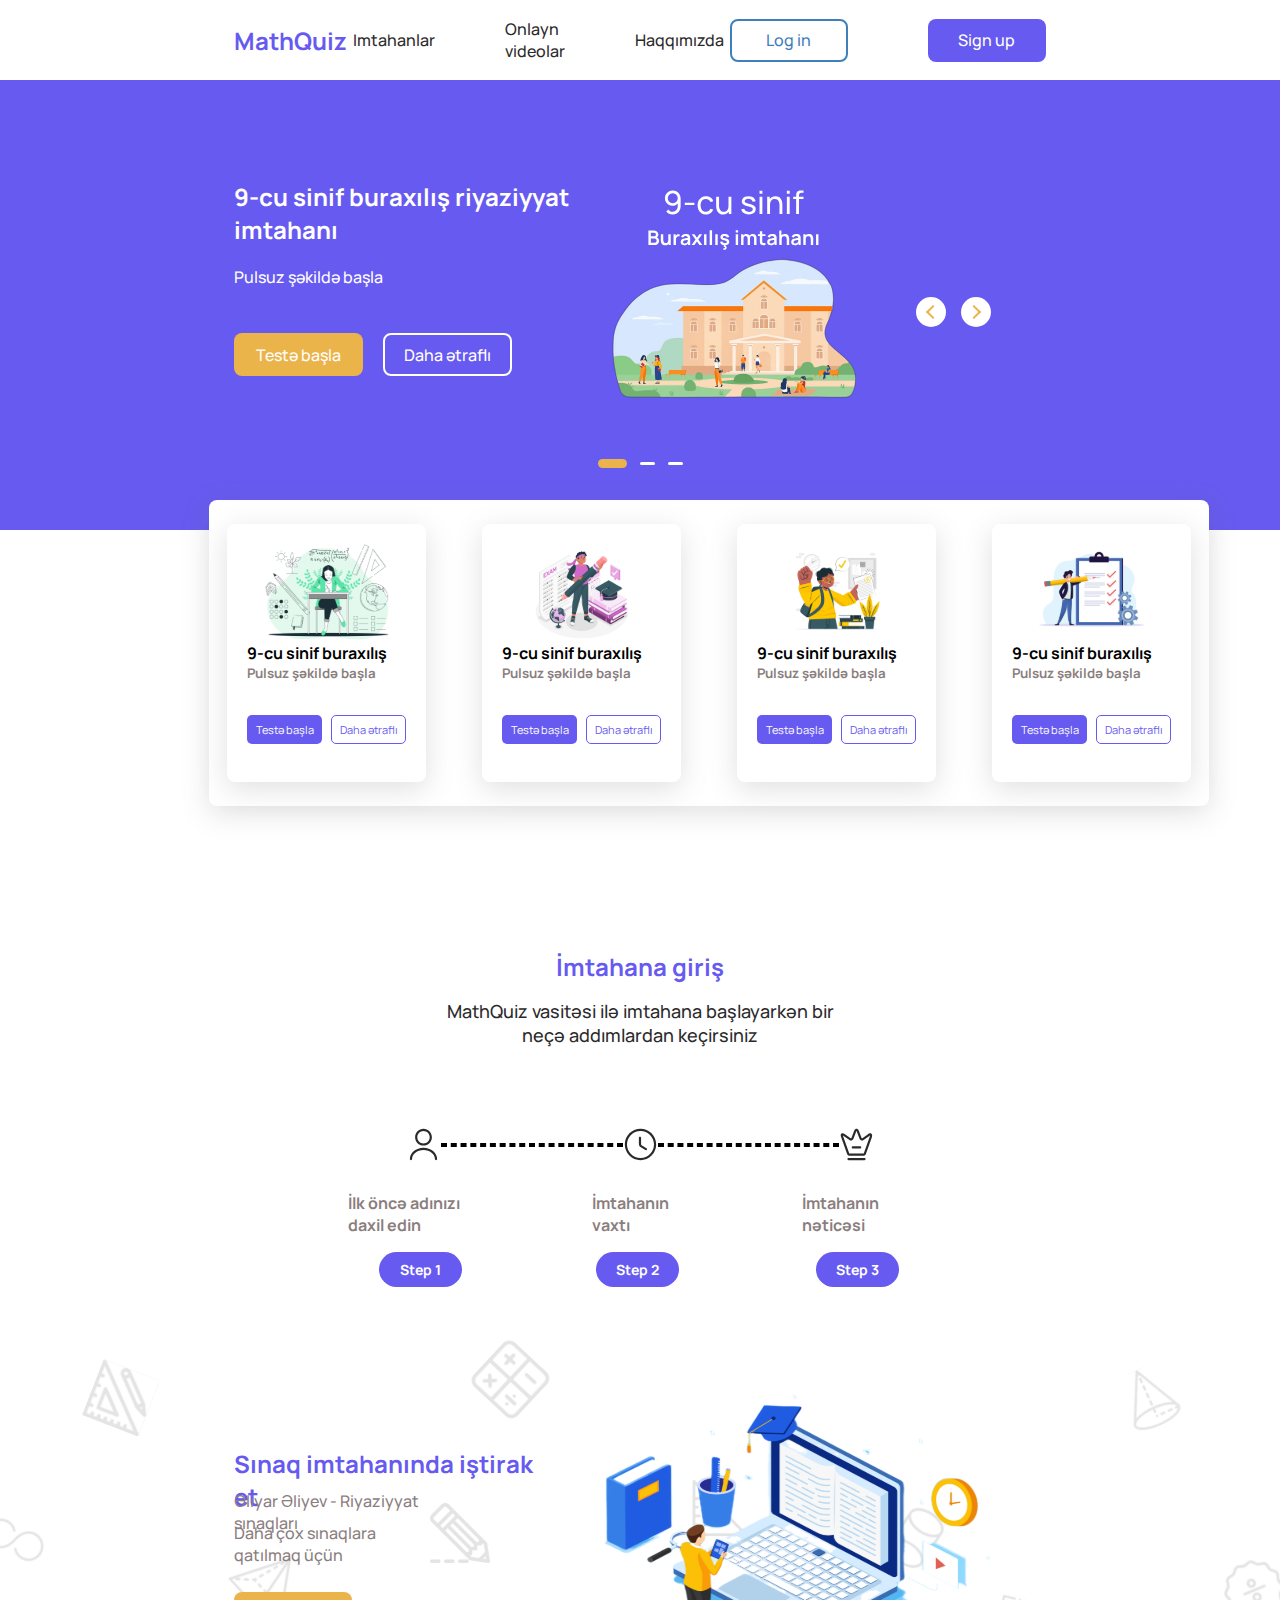
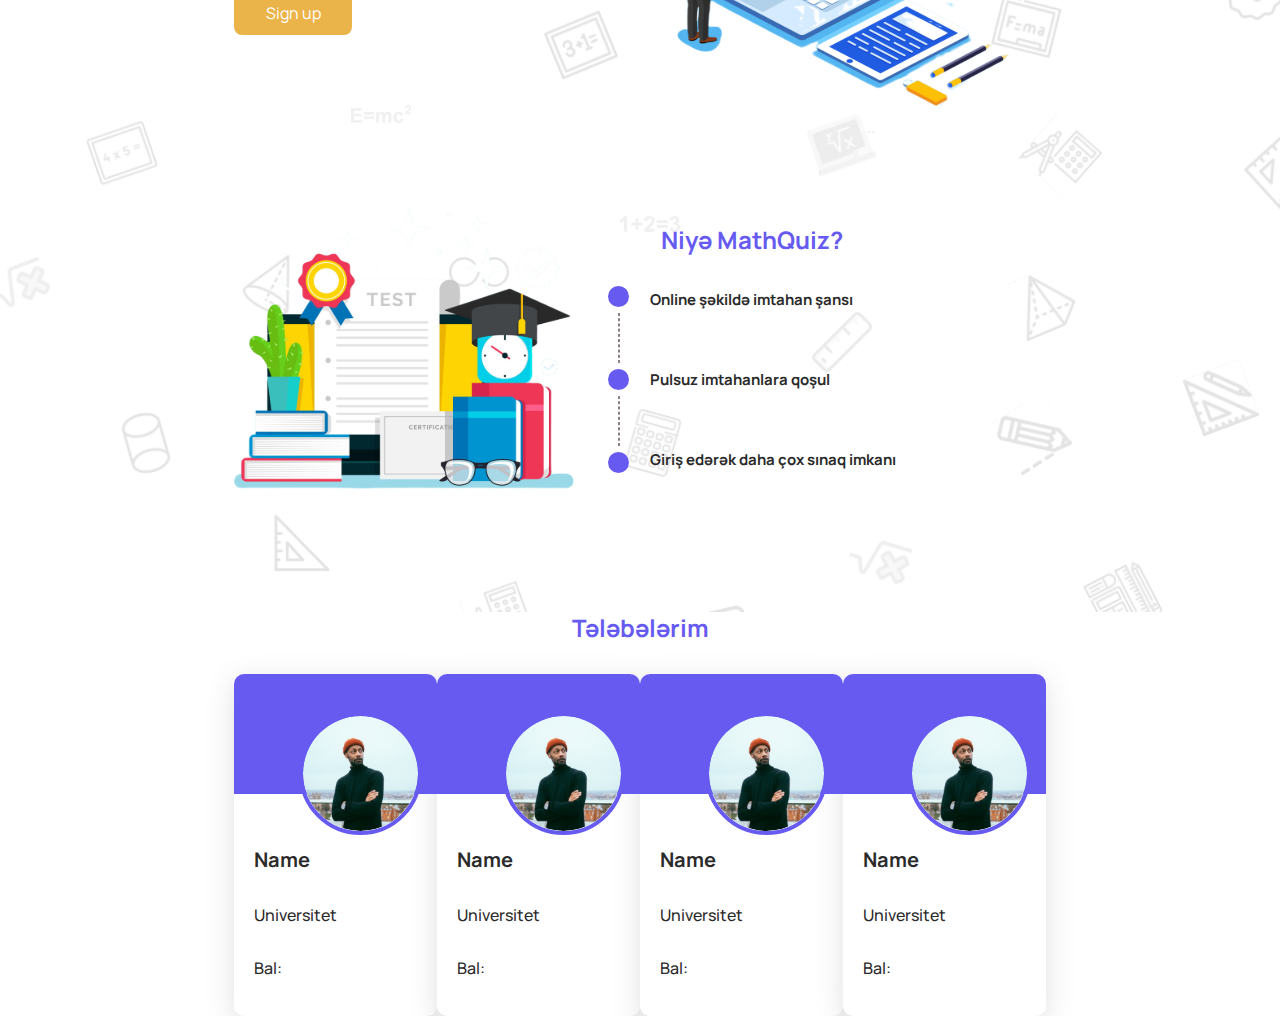
==== index.html @ bd3a2960 "first commit" ====
<!DOCTYPE html>
<html lang="en">
  <head>
    <meta charset="UTF-8" />
    <meta http-equiv="X-UA-Compatible" content="IE=edge" />
    <meta name="viewport" content="width=device-width, initial-scale=1.0" />
    <link
      rel="stylesheet"
      href="https://cdnjs.cloudflare.com/ajax/libs/font-awesome/6.4.0/css/all.min.css"
      integrity="sha512-iecdLmaskl7CVkqkXNQ/ZH/XLlvWZOJyj7Yy7tcenmpD1ypASozpmT/E0iPtmFIB46ZmdtAc9eNBvH0H/ZpiBw=="
      crossorigin="anonymous"
      referrerpolicy="no-referrer"
    />
    <link rel="stylesheet" href="./css/style.css" />
    <title>Math</title>
  </head>
  <body>
    <header>
      <h4>MathQuiz</h4>
      <ul>
        <li><a href="#">Imtahanlar</a></li>
        <li><a href="#">Onlayn videolar</a></li>
        <li><a href="#">Haqqımızda</a></li>
      </ul>
      <div>
        <button class="button login">Log in</button>
        <button class="button signUp">Sign up</button>
      </div>
    </header>
    <main>
      <div class="mainTop">
        <div class="container">
          <div>
            <div>
              <h4>9-cu sinif buraxılış riyaziyyat imtahanı</h4>
              <h5>Pulsuz şəkildə başla</h5>
              <div>
                <button class="button test">Testə başla</button>
                <button class="button about">Daha ətraflı</button>
              </div>
            </div>
            <div>
              <img src="./svg/Frame 14.svg" alt="" />
              <div>
                <button class="arrowButton A"><div></div></button>
                <button class="arrowButton B"><div></div></button>
              </div>
            </div>
          </div>
          <div>
            <div></div>
            <div></div>
            <div></div>
          </div>
        </div>
      </div>
      <div class="mainCards">
        <div class="card">
          <div><img src="./svg/7618695 1.svg" alt="1" /></div>
          <h4>9-cu sinif buraxılış</h4>
          <h5>Pulsuz şəkildə başla</h5>
          <div>
            <button class="buttonCard C">Testə başla</button>
            <button class="buttonCard D">Daha ətraflı</button>
          </div>
        </div>
        <div class="card">
          <div><img src="./svg/7559125 1.svg" alt="1" /></div>
          <h4>9-cu sinif buraxılış</h4>
          <h5>Pulsuz şəkildə başla</h5>
          <div>
            <button class="buttonCard C">Testə başla</button>
            <button class="buttonCard D">Daha ətraflı</button>
          </div>
        </div>
        <div class="card">
          <div><img src="./svg/5366119 1.svg" alt="1" /></div>
          <h4>9-cu sinif buraxılış</h4>
          <h5>Pulsuz şəkildə başla</h5>
          <div>
            <button class="buttonCard C">Testə başla</button>
            <button class="buttonCard D">Daha ətraflı</button>
          </div>
        </div>
        <div class="card">
          <div><img src="./svg/2136912 1.svg" alt="1" /></div>
          <h4>9-cu sinif buraxılış</h4>
          <h5>Pulsuz şəkildə başla</h5>
          <div>
            <button class="buttonCard C">Testə başla</button>
            <button class="buttonCard D">Daha ətraflı</button>
          </div>
        </div>
      </div>
      <div class="stepsTop">
        <h4>İmtahana giriş</h4>
        <h5>
          MathQuiz vasitəsi ilə imtahana başlayarkən bir neçə addımlardan
          keçirsiniz
        </h5>
      </div>
      <div class="steps">
        <div class="stepImage">
          <img src="./svg/user.svg" alt="user" />
          <div class="line"></div>
          <img src="./svg/clock.svg" alt="time" />
          <div class="line"></div>
          <img src="./svg/crown-2.svg" alt="result" />
        </div>
        <div class="step">
          <div class="stepTitle" id="user">
            <h5>İlk öncə adınızı daxil edin</h5>
            <button class="stepButton">Step 1</button>
          </div>
          <div class="stepTitle" id="time">
            <h5>İmtahanın vaxtı</h5>
            <button class="stepButton">Step 2</button>
          </div>
          <div class="stepTitle" id="crown">
            <h5>İmtahanın nəticəsi</h5>
            <button class="stepButton">Step 3</button>
          </div>
        </div>
      </div>
      <div class="mainCenter">
        <div class="mainCenterContainer">
          <div class="join">
            <div>
              <h4>Sınaq imtahanında iştirak et</h4>
              <h5>Əliyar Əliyev - Riyaziyyat sınaqları</h5>
              <h6>Daha çox sınaqlara qatılmaq üçün</h6>
              <button class="button">Sign up</button>
            </div>
            <img src="./svg/2293220 1.svg" />
          </div>
          <div class="why">
            <img src="./svg/3964546 1.svg" />
            <div>
              <h4>Niyə MathQuiz?</h4>
              <div>
                <div class="whyImages">
                  <div class="circle"></div>
                  <div class="whyLine"></div>
                  <div class="circle"></div>
                  <div class="whyLine"></div>
                  <div class="circle"></div>
                </div>
                <div class="whyItems">
                  <h5>Online şəkildə imtahan şansı</h5>
                  <h5>Pulsuz imtahanlara qoşul</h5>
                  <h5>Giriş edərək daha çox sınaq imkanı</h5>
                </div>
              </div>
            </div>
          </div>
          <div class="students">
            <h5>Tələbələrim</h5>
            <div>
              <div class="studentsCard">
                <div>
                  <img src="./svg/Frame 146.svg" />
                </div>
                <div>
                  <h4>Name</h4>
                  <h5>Universitet</h5>
                  <h5>Bal:</h5>
                </div>
              </div>
              <div class="studentsCard">
                <div>
                  <img src="./svg/Frame 146.svg" />
                </div>
                <div>
                  <h4>Name</h4>
                  <h5>Universitet</h5>
                  <h5>Bal:</h5>
                </div>
              </div>
              <div class="studentsCard">
                <div>
                  <img src="./svg/Frame 146.svg" />
                </div>
                <div>
                  <h4>Name</h4>
                  <h5>Universitet</h5>
                  <h5>Bal:</h5>
                </div>
              </div>
              <div class="studentsCard">
                <div>
                  <img src="./svg/Frame 146.svg" />
                </div>
                <div>
                  <h4>Name</h4>
                  <h5>Universitet</h5>
                  <h5>Bal:</h5>
                </div>
              </div>
            </div>
          </div>
        </div>
      </div>
    </main>
    <footer>
      <div class="footerContainer"></div>
    </footer>
    <script src="./js/app.js"></script>
  </body>
</html>
---- css/style.css ----
/* !RESET */
@import url('https://fonts.googleapis.com/css2?family=Manrope:wght@500&display=swap');

* {
    margin: 0;
    padding: 0;
    box-sizing: border-box;
    text-decoration: none;
    list-style: none;
    font-family: 'Manrope', sans-serif;
}
/* !Header */
header {
    width: 90%;
    margin: 0 auto;
    padding: 20px 170px;
    height: 80px;
    display: flex;
    justify-content: space-between;
    align-items: center;
}

header>h4 {
    color: #675AF0;
    font-weight: 700;
    font-size: 24px;
}

header>ul {
    width: 45%;
    display: flex;
    justify-content: center;
    gap: 70px;
    align-items: center;
}

header>ul>li>a {
    color: #2B2A2A;
    font-size: 16px;
    font-weight: 500;
    transition: 0.5s;
}

header>ul>li>a:hover {
    color: #675AF0;
    font-size: 18px;
    margin: 10px;
}

header>div {
    display: flex;
    align-items: center;
    gap: 80px;
}

.button {
    width: 118px;
    height: 43px;
    border-radius: 8px;
    font-size: 16px;
    cursor: pointer;
    font-weight: 500;
    transition: 0.3s;
}

.login {
    color: #3F80BB;
    background-color: white;
    border: #3F80BB solid 2px;
}

.login:hover {
    color: white;
    background-color: #675AF0;
    border: none;
}

.signUp {
    color: white;
    background-color: #675AF0;
    border: none;
}

.signUp:hover {
    border: #EBB44A solid 1.36px;
    background-color: #EBB44A;
}
/* !Main Top */
.mainTop {
    background-color: #675AF0;
    width: 100%;
    height: 450px;
}

.container {
    width: 90%;
    margin: 0 auto;
    padding: 0 170px;
}

.container>div:nth-child(1) {
    display: flex;
    justify-content: space-between;
    padding-top: 100px;
}

.container>div:nth-child(1)>div:nth-child(1)>h4 {
    color: #FFFFFF;
    width: 338px;
    font-size: 24px;
    font-weight: 700;
    margin-bottom: 20px;
}

.container>div:nth-child(1)>div:nth-child(1)>h5 {
    color: #FFFFFF;
    width: 150px;
    font-size: 16px;
    font-weight: 500;
    margin-bottom: 45px;
}

.container>div:nth-child(1)>div:nth-child(1)>div {
    display: flex;
    gap: 20px;
}

.test {
    width: 129px;
    background-color: #EBB44A;
    border: none;
    color: #FFFFFF;
}

.test:hover {
    background-color: #675AF0;
    border: #EBB44A solid 2px;
    font-weight: 800;
    color: #EBB44A;
}

.about {
    width: 129px;
    background-color: #675AF0;
    border: #FFFFFF solid 2px;
    color: #FFFFFF;
}

.about:hover {
    background-color: #FFFFFF;
    border: #675AF0 solid 2px;
    color: #675AF0;
}

.container>div:nth-child(1)>div:nth-child(2) {
    display: flex;
    gap: 50px;
    align-items: center;
    margin-right: 55px;
}

.arrowButton {
    width: 30px;
    height: 30px;
    border-radius: 50%;
    display: flex;
    justify-content: center;
    align-items: center;
    border: none;
    background-color: #FFFFFF;
    cursor: pointer;
    transition: 0.3s;
}

.arrowButton:hover {
    opacity: 0.8;
}

.A>div {
    width: 10px;
    height: 10px;
    border-top: #EBB44A solid 2px;
    border-left: #EBB44A solid 2px;
    transform: rotate(-45deg);
    margin-left: 4px;
}

.B>div {
    width: 10px;
    height: 10px;
    border-top: #EBB44A solid 2px;
    border-right: #EBB44A solid 2px;
    transform: rotate(45deg);
    margin-right: 4px;
}

.container>div:nth-child(1)>div:nth-child(2)>div {
    display: flex;
    gap: 15px;
}

.container>div:nth-child(2)>div {
    width: 15px;
    height: 3px;
    border-radius: 24px;
    background-color: #FFFFFF;
    transition: 0.4s;
    cursor: pointer;
}

.container>div:nth-child(2) {
    display: flex;
    justify-content: center;
    align-items: center;
    margin-top: 15px;
    gap: 13px;
}

.container>div:nth-child(2)>div:nth-child(1) {
    width: 29px;
    height: 9px;
    background-color: #EBB44A;
}

.container>div:nth-child(2)>div:hover {
    width: 29px;
    height: 9px;
    background-color: #EBB44A;
}

/* !Main Cards */
.container {
    position: relative;
}

.mainCards {
    width: 1000px;
    height: 306px;
    box-shadow: rgba(100, 100, 111, 0.2) 0px 7px 29px 0px;
    left: 15%;
    margin-left: 17px;
    top: 500px;
    position: absolute;
    background-color: #FFFFFF;
    border-radius: 8px;
    display: flex;
    align-items: center;
    justify-content: center;
    gap: 56px;
}

.card {
    width: 199px;
    height: 258px;
    background-color: #FFFFFF;
    box-shadow: rgba(100, 100, 111, 0.2) 0px 7px 29px 0px;
    border-radius: 8px;
    padding: 20px;
}

.card>h5 {
    color: #8A7E7E;
    margin-bottom: 33px;
}

.buttonCard {
    width: 75px;
    height: 29px;
    border-radius: 5px;
    font-size: 11px;
    font-weight: 400;
    cursor: pointer;
    transition: 0.3s;
}

.C {
    color: white;
    background-color: #675AF0;
    border: none;
}

.C:hover {
    font-weight: 700;
    background-color: #EBB44A;
    border: #EBB44A solid 1.36px;
}

.D {
    color: #675AF0;
    background-color: #FFFFFF;
    border: #675AF0 solid 1.36px;
}

.D:hover {
    color: white;
    background-color: #675AF0;
    border: none;
}

.card>div {
    display: flex;
    justify-content: center;
    align-items: center;
    gap: 9px;
}
/* !Main Steps */
.stepsTop {
    margin: 0 auto;
    margin-top: 400px;
    width: 90%;
    padding: 20px 170px;
    display: flex;
    flex-direction: column;
    justify-content: center;
    align-items: center;
}
.stepsTop > h4{
    color:#675AF0;
    font-weight: 700;
    font-size: 24px;
}
.stepsTop > h5{
    margin-top: 16px;
    font-size: 18px;
    width: 433px;
    font-weight: 500;
    text-align: center;
    color: #2B2A2A;
}
.steps{
    margin: 0 auto;
    width: 80%;
    padding: 20px 220px;
    display: flex;
    justify-content: space-between;
    align-items: center;
    flex-direction: column;
    position: relative;
    margin-bottom: 30px;
}
.stepTitle{
    margin-top: 30px;
    display: flex;
    flex-direction: column;
    justify-content: space-around;
    align-items: center;
}
.stepTitle>img{
    margin-bottom: 26px;
}
.stepTitle > h5{
    color:#8A7E7E;
    font-weight: 700;
    font-size: 16px;
}
.stepButton{
    width: 83px;
    height: 35px;
    background-color: #675AF0;
    color:white;
    font-weight: 700;
    font-size: 14px;
    border-radius: 52px;
    margin-top: 16px;
    border: none;
    cursor: pointer;
    transition: 0.3s;
}
.stepButton:hover{
    border: #EBB44A solid 1.36px;
    background-color: #EBB44A;
    font-weight: 900;
}
.step{
    width: 100%;
    gap: 100px;
    display: flex;
    margin: 0 auto;
    justify-content: space-around;
    align-items: center;
}
.line{
    width: 193px;
    height: 1px;
    border:2px dashed ;
}
.stepImage{
    width: 80%;
    margin: 0 auto;
    margin-top:40px;
    display: flex;
    justify-content: space-around;
    align-items:center;
}
#time{
    margin-right: 20px;
}
#crown{
    margin-right:20px;
}

/*! Main Center */
.mainCenter{
    width: 100%;
    height: 875px;
    background-image: url("../svg/Desktop - 1.svg");
}
.mainCenterContainer{
    width: 90%;
    margin: 0 auto;
    padding: 0 170px;
}
/* !Join */
.join{
    display: flex;
    justify-content: space-between;
    align-items: center;
}
.join> div{
    display: flex;
    flex-direction: column;
    gap: 10px;
}
.join> div > h4{
    width: 325px;
    color:#675AF0;
    font-weight: 700;
    font-size: 24px;
    height: 33px;
}
.join> div > h5{
    width: 249px;
    height: 22px;
    font-weight: 500;
    font-size: 16px;
    color:#8A7E7E;
}
.join> div > h6{
    width: 210px;
    height: 44px;
    font-weight: 500;
    font-size: 16px;
    color:#8A7E7E;
}
.join> div > button{
    background-color: #EBB44A;
    border: none;
    color:#FFFFFF;
    font-size: 16px;
    font-weight: 400;
    transition: 0.3s;
    margin-top: 16px;
}
.join> div > button:hover{
    opacity: 0.8;
    background-color:#675AF0;
}
/*! Why  */
.why{
    display: flex;
    justify-content: space-between;
    align-items: center;
    margin-right: 150px;
}
.why > div{
    display: flex;
    flex-direction: column;
    gap: 30px;
    align-items: center;
}
.why > div > h4{
    color:#675AF0;
    font-weight: 700;
    font-size: 24px;
}
.whyImages{
    display: flex;
    align-items: center;
    flex-direction: column;
    gap: 6px;
}
.whyLine{
    height: 50px;
    width: 1px;
    border: 1px dashed #8A7E7E;
    border-radius: 8px;
}
.circle{
    width: 21px;
    height: 21px;
    border: none;
    border-radius: 50%;
    background-color: #675AF0;
}
.why > div > div{
    display: flex;
    justify-content: center;
    align-items:center;
    gap: 21px;
}
.whyItems{
    display: flex;
    flex-direction: column;
    gap: 60px;
    font-size: 18px;
    color:#2B2A2A;
    font-weight: 900;
}
/*!Students */
.students{
    margin-top: 60px;
    height: 401px;
    margin-bottom: 193px;
}
.students > h5{
    color:#675AF0;
    font-size: 24px;
    text-align: center;
    margin-bottom: 30px;
}
.students > div{
    display: flex;
    justify-content: space-between;
    align-items: center;
}
.studentsCard{
    width: 235px;
    height: 342px;
    background-color: #FFFFFF;
    box-shadow: rgba(100, 100, 111, 0.2) 0px 7px 29px 0px;
    border-radius:10px;
}
.studentsCard > div:nth-child(1){
    height: 120px;
    background-color: #675AF0;
    border-radius:10px 10px 0 0  ;
    position:relative;
}
.studentsCard > div:nth-child(1) > img{
    position: absolute;
    left: 65px;
    top: 38px;
    border: 4px solid #675AF0;
    border-radius: 50%;
}
.studentsCard > div:nth-child(2){
    display: flex;
    flex-direction: column;
    gap: 31px;
    padding: 52px 20px 32px 20px;
}
.studentsCard > div:nth-child(2) > h4{
    font-weight: 700;
    font-size: 20px;
    color:#2B2A2A;
}
.studentsCard > div:nth-child(2) > h5{
    font-weight: 500;
    font-size: 16px;
    color:#2B2A2A;
}
/* !Footer */
/* footer{
    background-color: #30333D;
    height: 413px;
} */
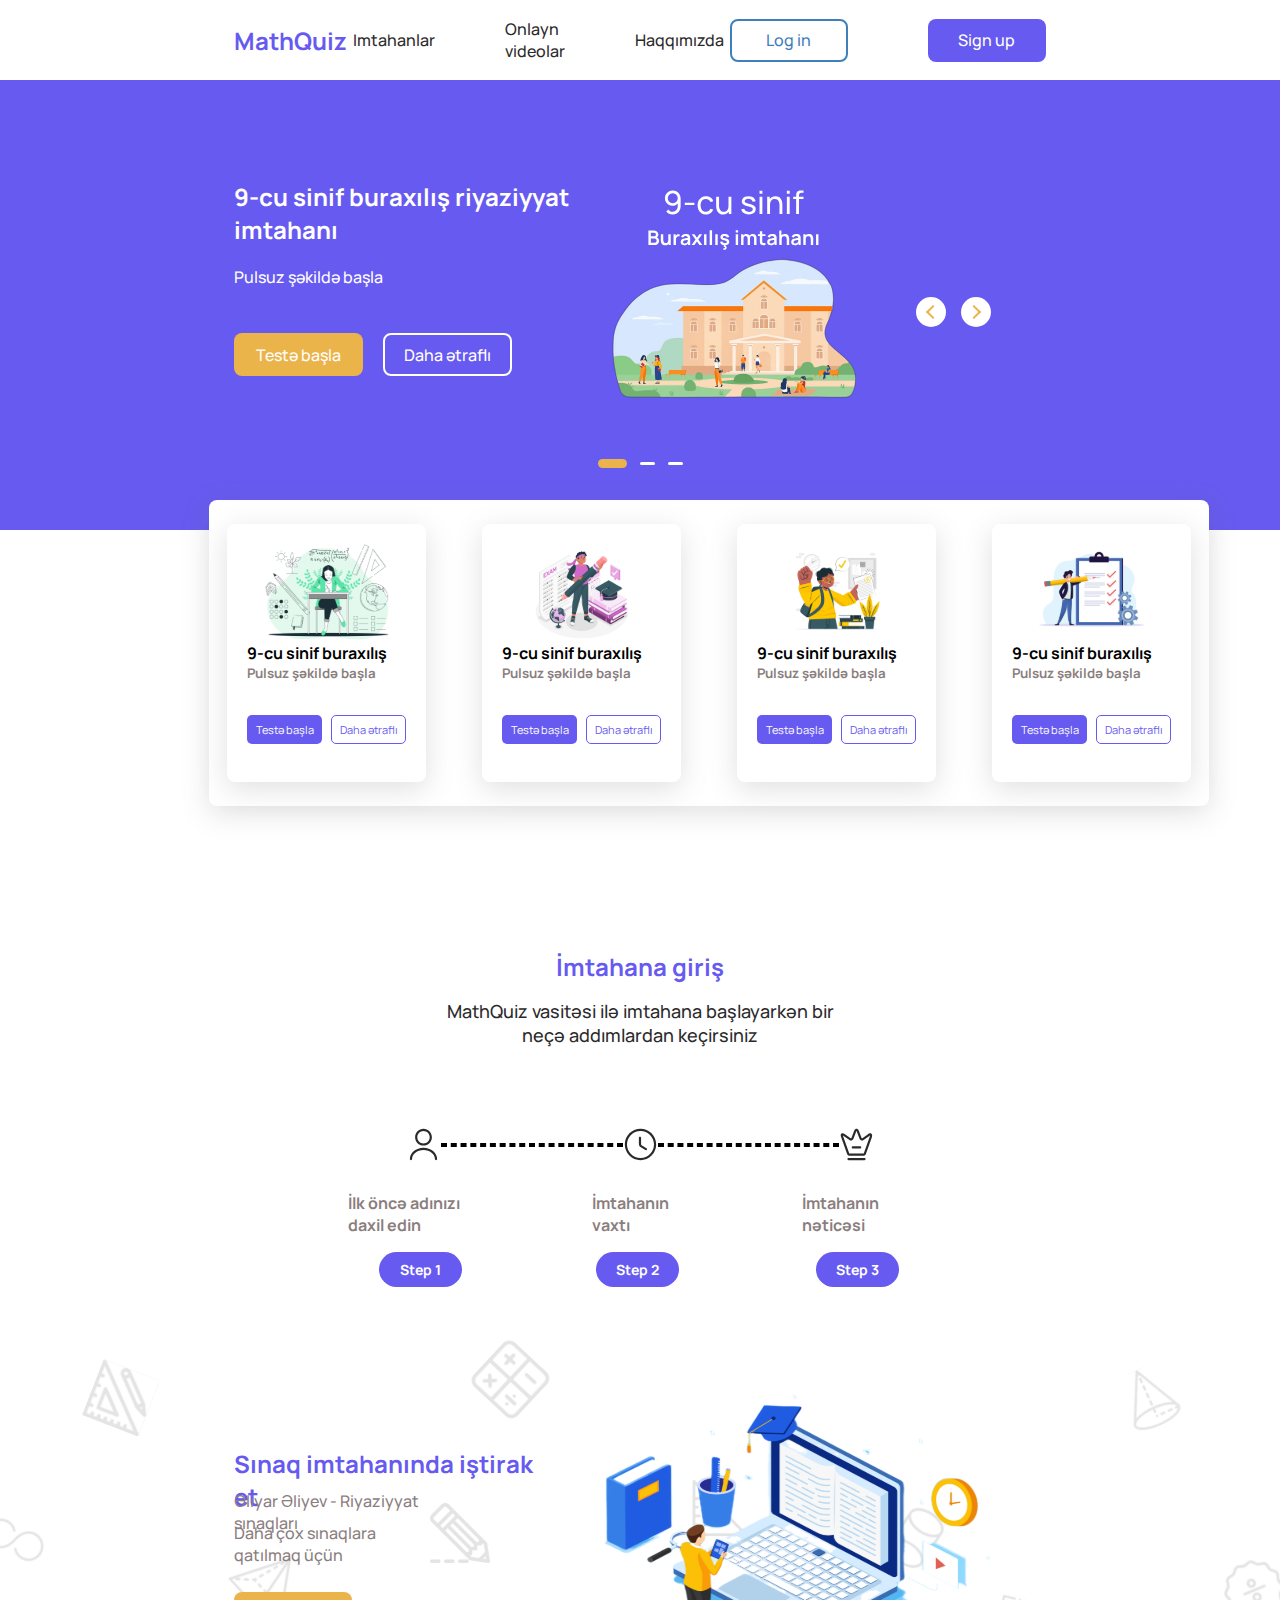
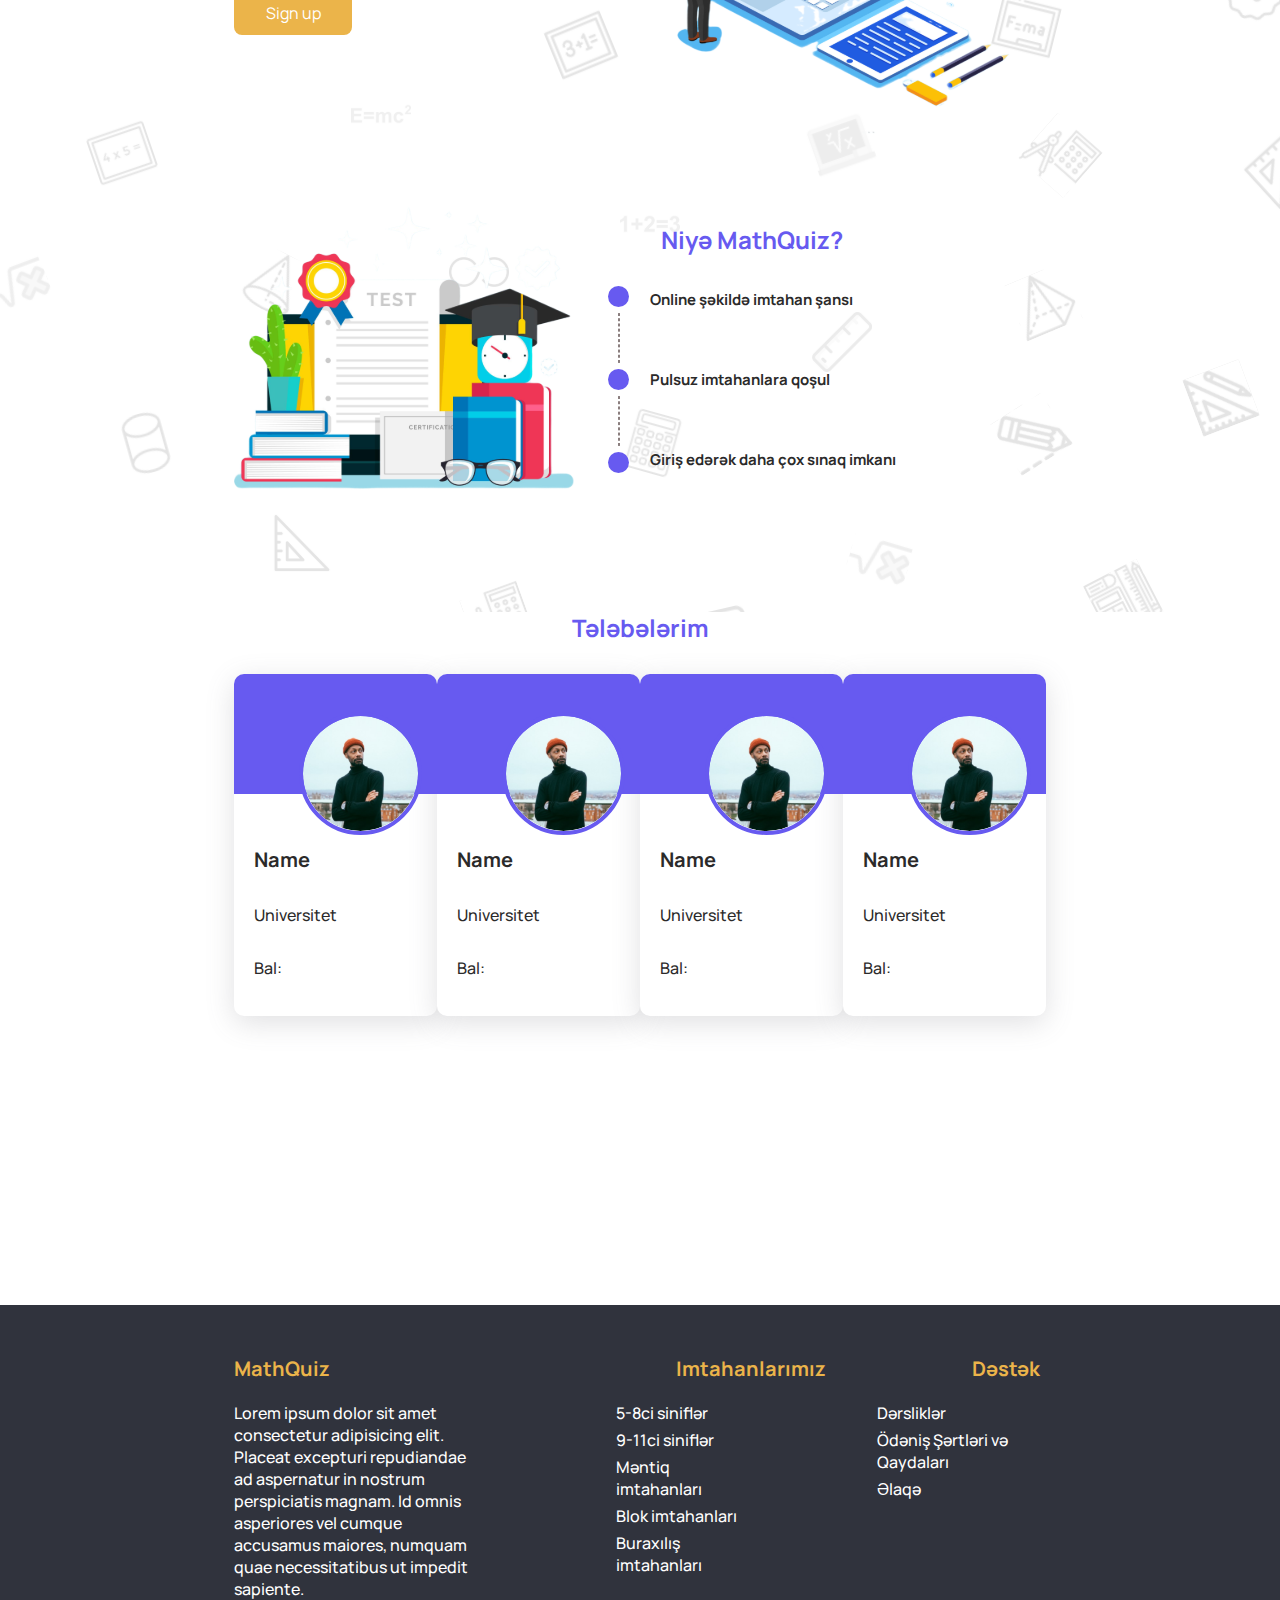
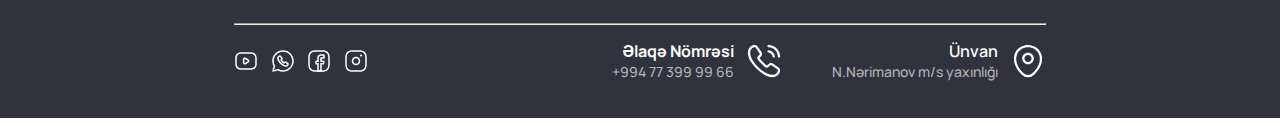
==== commit 7bd849ab: "added new content" ====
--- a/index.html
+++ b/index.html
@@ -202,7 +202,60 @@
       </div>
     </main>
     <footer>
-      <div class="footerContainer"></div>
+      <div class="footerContainer">
+        <div>
+          <div>
+            <h4>MathQuiz</h4>
+            <h4>Imtahanlarımız</h4>
+            <h4>Dəstək</h4>
+          </div>
+          <div>
+            <p>
+              Lorem ipsum dolor sit amet consectetur adipisicing elit. Placeat
+              excepturi repudiandae ad aspernatur in nostrum perspiciatis
+              magnam. Id omnis asperiores vel cumque accusamus maiores, numquam
+              quae necessitatibus ut impedit sapiente.
+            </p>
+            <ul>
+              <li><a href="#">5-8ci siniflər</a></li>
+              <li><a href="#">9-11ci siniflər</a></li>
+              <li><a href="#">Məntiq imtahanları</a></li>
+              <li><a href="#">Blok imtahanları</a></li>
+              <li><a href="#">Buraxılış imtahanları</a></li>
+            </ul>
+            <ul>
+              <li><a href="#">Dərsliklər</a></li>
+              <li><a href="#">Ödəniş Şərtləri və Qaydaları</a></li>
+              <li><a href="#">Əlaqə</a></li>
+            </ul>
+          </div>
+        </div>
+        <hr>
+        <div class="footerBottom">
+          <div class="icons">
+            <img src="./svg/youtube.svg" alt="youtube">
+            <img src="./svg/whatsapp.svg" alt="whatsapp">
+            <img src="./svg/facebook.svg" alt="facebook">
+            <img src="./svg/instagram.svg" alt="instagram">
+          </div>
+          <div>
+            <div class="telephone">
+              <div>
+                <h4>Əlaqə Nömrəsi</h4>
+                <h5>+994 77 399 99 66</h5>
+              </div>
+              <img src="./svg/call-calling.svg" alt="telephone">
+            </div>
+            <div class="location">
+              <div>
+                <h4>Ünvan</h4>
+                <h5>N.Nərimanov m/s yaxınlığı</h5>
+              </div>
+              <img src="./svg/location.svg" alt="location">
+            </div>
+          </div>
+        </div>
+      </div>
     </footer>
     <script src="./js/app.js"></script>
   </body>
--- a/css/style.css
+++ b/css/style.css
@@ -9,6 +9,7 @@
     list-style: none;
     font-family: 'Manrope', sans-serif;
 }
+
 /* !Header */
 header {
     width: 90%;
@@ -85,6 +86,7 @@
     border: #EBB44A solid 1.36px;
     background-color: #EBB44A;
 }
+
 /* !Main Top */
 .mainTop {
     background-color: #675AF0;
@@ -303,6 +305,7 @@
     align-items: center;
     gap: 9px;
 }
+
 /* !Main Steps */
 .stepsTop {
     margin: 0 auto;
@@ -314,12 +317,14 @@
     justify-content: center;
     align-items: center;
 }
-.stepsTop > h4{
-    color:#675AF0;
+
+.stepsTop>h4 {
+    color: #675AF0;
     font-weight: 700;
     font-size: 24px;
 }
-.stepsTop > h5{
+
+.stepsTop>h5 {
     margin-top: 16px;
     font-size: 18px;
     width: 433px;
@@ -327,7 +332,8 @@
     text-align: center;
     color: #2B2A2A;
 }
-.steps{
+
+.steps {
     margin: 0 auto;
     width: 80%;
     padding: 20px 220px;
@@ -338,26 +344,30 @@
     position: relative;
     margin-bottom: 30px;
 }
-.stepTitle{
+
+.stepTitle {
     margin-top: 30px;
     display: flex;
     flex-direction: column;
     justify-content: space-around;
     align-items: center;
 }
-.stepTitle>img{
+
+.stepTitle>img {
     margin-bottom: 26px;
 }
-.stepTitle > h5{
-    color:#8A7E7E;
-    font-weight: 700;
-    font-size: 16px;
-}
-.stepButton{
+
+.stepTitle>h5 {
+    color: #8A7E7E;
+    font-weight: 700;
+    font-size: 16px;
+}
+
+.stepButton {
     width: 83px;
     height: 35px;
     background-color: #675AF0;
-    color:white;
+    color: white;
     font-weight: 700;
     font-size: 14px;
     border-radius: 52px;
@@ -366,12 +376,14 @@
     cursor: pointer;
     transition: 0.3s;
 }
-.stepButton:hover{
+
+.stepButton:hover {
     border: #EBB44A solid 1.36px;
     background-color: #EBB44A;
     font-weight: 900;
 }
-.step{
+
+.step {
     width: 100%;
     gap: 100px;
     display: flex;
@@ -379,188 +391,309 @@
     justify-content: space-around;
     align-items: center;
 }
-.line{
+
+.line {
     width: 193px;
     height: 1px;
-    border:2px dashed ;
-}
-.stepImage{
+    border: 2px dashed;
+}
+
+.stepImage {
     width: 80%;
     margin: 0 auto;
-    margin-top:40px;
+    margin-top: 40px;
     display: flex;
     justify-content: space-around;
-    align-items:center;
-}
-#time{
+    align-items: center;
+}
+
+#time {
     margin-right: 20px;
 }
-#crown{
-    margin-right:20px;
+
+#crown {
+    margin-right: 20px;
 }
 
 /*! Main Center */
-.mainCenter{
+.mainCenter {
     width: 100%;
     height: 875px;
     background-image: url("../svg/Desktop - 1.svg");
 }
-.mainCenterContainer{
+
+.mainCenterContainer {
     width: 90%;
     margin: 0 auto;
     padding: 0 170px;
 }
+
 /* !Join */
-.join{
+.join {
     display: flex;
     justify-content: space-between;
     align-items: center;
 }
-.join> div{
+
+.join>div {
     display: flex;
     flex-direction: column;
     gap: 10px;
 }
-.join> div > h4{
+
+.join>div>h4 {
     width: 325px;
-    color:#675AF0;
+    color: #675AF0;
     font-weight: 700;
     font-size: 24px;
     height: 33px;
 }
-.join> div > h5{
+
+.join>div>h5 {
     width: 249px;
     height: 22px;
     font-weight: 500;
     font-size: 16px;
-    color:#8A7E7E;
-}
-.join> div > h6{
+    color: #8A7E7E;
+}
+
+.join>div>h6 {
     width: 210px;
     height: 44px;
     font-weight: 500;
     font-size: 16px;
-    color:#8A7E7E;
-}
-.join> div > button{
+    color: #8A7E7E;
+}
+
+.join>div>button {
     background-color: #EBB44A;
     border: none;
-    color:#FFFFFF;
+    color: #FFFFFF;
     font-size: 16px;
     font-weight: 400;
     transition: 0.3s;
     margin-top: 16px;
 }
-.join> div > button:hover{
+
+.join>div>button:hover {
     opacity: 0.8;
-    background-color:#675AF0;
-}
+    background-color: #675AF0;
+}
+
 /*! Why  */
-.why{
+.why {
     display: flex;
     justify-content: space-between;
     align-items: center;
     margin-right: 150px;
 }
-.why > div{
+
+.why>div {
     display: flex;
     flex-direction: column;
     gap: 30px;
     align-items: center;
 }
-.why > div > h4{
-    color:#675AF0;
+
+.why>div>h4 {
+    color: #675AF0;
     font-weight: 700;
     font-size: 24px;
 }
-.whyImages{
+
+.whyImages {
     display: flex;
     align-items: center;
     flex-direction: column;
     gap: 6px;
 }
-.whyLine{
+
+.whyLine {
     height: 50px;
     width: 1px;
     border: 1px dashed #8A7E7E;
     border-radius: 8px;
 }
-.circle{
+
+.circle {
     width: 21px;
     height: 21px;
     border: none;
     border-radius: 50%;
     background-color: #675AF0;
 }
-.why > div > div{
+
+.why>div>div {
     display: flex;
     justify-content: center;
-    align-items:center;
+    align-items: center;
     gap: 21px;
 }
-.whyItems{
+
+.whyItems {
     display: flex;
     flex-direction: column;
     gap: 60px;
     font-size: 18px;
-    color:#2B2A2A;
+    color: #2B2A2A;
     font-weight: 900;
 }
+
 /*!Students */
-.students{
+.students {
     margin-top: 60px;
     height: 401px;
     margin-bottom: 193px;
 }
-.students > h5{
-    color:#675AF0;
+
+.students>h5 {
+    color: #675AF0;
     font-size: 24px;
     text-align: center;
     margin-bottom: 30px;
 }
-.students > div{
+
+.students>div {
     display: flex;
     justify-content: space-between;
     align-items: center;
 }
-.studentsCard{
+
+.studentsCard {
     width: 235px;
     height: 342px;
     background-color: #FFFFFF;
     box-shadow: rgba(100, 100, 111, 0.2) 0px 7px 29px 0px;
-    border-radius:10px;
-}
-.studentsCard > div:nth-child(1){
+    border-radius: 10px;
+    margin-bottom: 193px;
+}
+
+.studentsCard>div:nth-child(1) {
     height: 120px;
     background-color: #675AF0;
-    border-radius:10px 10px 0 0  ;
-    position:relative;
-}
-.studentsCard > div:nth-child(1) > img{
+    border-radius: 10px 10px 0 0;
+    position: relative;
+}
+
+.studentsCard>div:nth-child(1)>img {
     position: absolute;
     left: 65px;
     top: 38px;
     border: 4px solid #675AF0;
     border-radius: 50%;
 }
-.studentsCard > div:nth-child(2){
+
+.studentsCard>div:nth-child(2) {
     display: flex;
     flex-direction: column;
     gap: 31px;
     padding: 52px 20px 32px 20px;
 }
-.studentsCard > div:nth-child(2) > h4{
+
+.studentsCard>div:nth-child(2)>h4 {
     font-weight: 700;
     font-size: 20px;
-    color:#2B2A2A;
-}
-.studentsCard > div:nth-child(2) > h5{
-    font-weight: 500;
-    font-size: 16px;
-    color:#2B2A2A;
-}
+    color: #2B2A2A;
+}
+
+.studentsCard>div:nth-child(2)>h5 {
+    font-weight: 500;
+    font-size: 16px;
+    color: #2B2A2A;
+}
+
 /* !Footer */
-/* footer{
+footer {
+    margin-top: 693px;
     background-color: #30333D;
     height: 413px;
-} */+}
+.footerContainer {
+    width: 90%;
+    margin: 0 auto;
+    padding: 50px 170px;
+}
+
+.footerContainer>div:nth-child(1)>div:nth-child(1) {
+    display: flex;
+    align-items: center;
+    gap: 146px;
+    color: #EBB44A;
+    font-size: 20px;
+    font-weight: 600;
+}
+
+.footerContainer>div:nth-child(1)>div:nth-child(1)>h4:nth-child(1) {
+    margin-right: 200px;
+}
+
+.footerContainer>div:nth-child(1)>div:nth-child(2) {
+    display: flex;
+    margin-top: 20px;
+    gap: 137px;
+}
+
+.footerContainer>div:nth-child(1)>div:nth-child(2)>p {
+    width: 299px;
+    height: 154px;
+    font-size: 16px;
+    font-weight: 500;
+    color: #FFFFFF;
+}
+.footerContainer>div:nth-child(1)>div:nth-child(2) > ul > li > a {
+    color: #FFFFFF;
+    font-size: 16px;
+    font-weight: 500;
+}
+.footerContainer>div:nth-child(1)>div:nth-child(2) > ul{
+    display: flex;
+    flex-direction: column;
+    gap: 5px;
+}
+.footerContainer>div:nth-child(1)>div:nth-child(2) > ul:nth-child(2) {
+    margin-right: -2px;
+}
+
+.footerContainer>hr{
+    margin-top: 47px;
+}
+.footerBottom{
+    display: flex;
+    justify-content: space-between;
+    align-items: center;
+    margin-top: 15px;
+}
+.footerBottom > div:nth-child(2){
+    display: flex;
+    gap: 50px;
+}
+.icons{
+    display: flex;
+    gap: 12.5px;
+}
+.telephone{
+    display: flex;
+    align-items: center;
+    gap: 12px;
+}
+.telephone,.location >  div > h4{
+    color:  #FFFFFF;
+    text-align: end;
+    font-weight: 600;
+    font-size: 16px;
+}
+.telephone >  div > h5{
+    font-weight: 500;
+    font-size: 14px;
+    color: #B4B4B4;
+}
+.location >  div > h5{
+    font-weight: 500;
+    font-size: 14px;
+    color: #B4B4B4;
+}
+.location{
+    display: flex;
+    align-items: center;
+    gap: 12px;
+}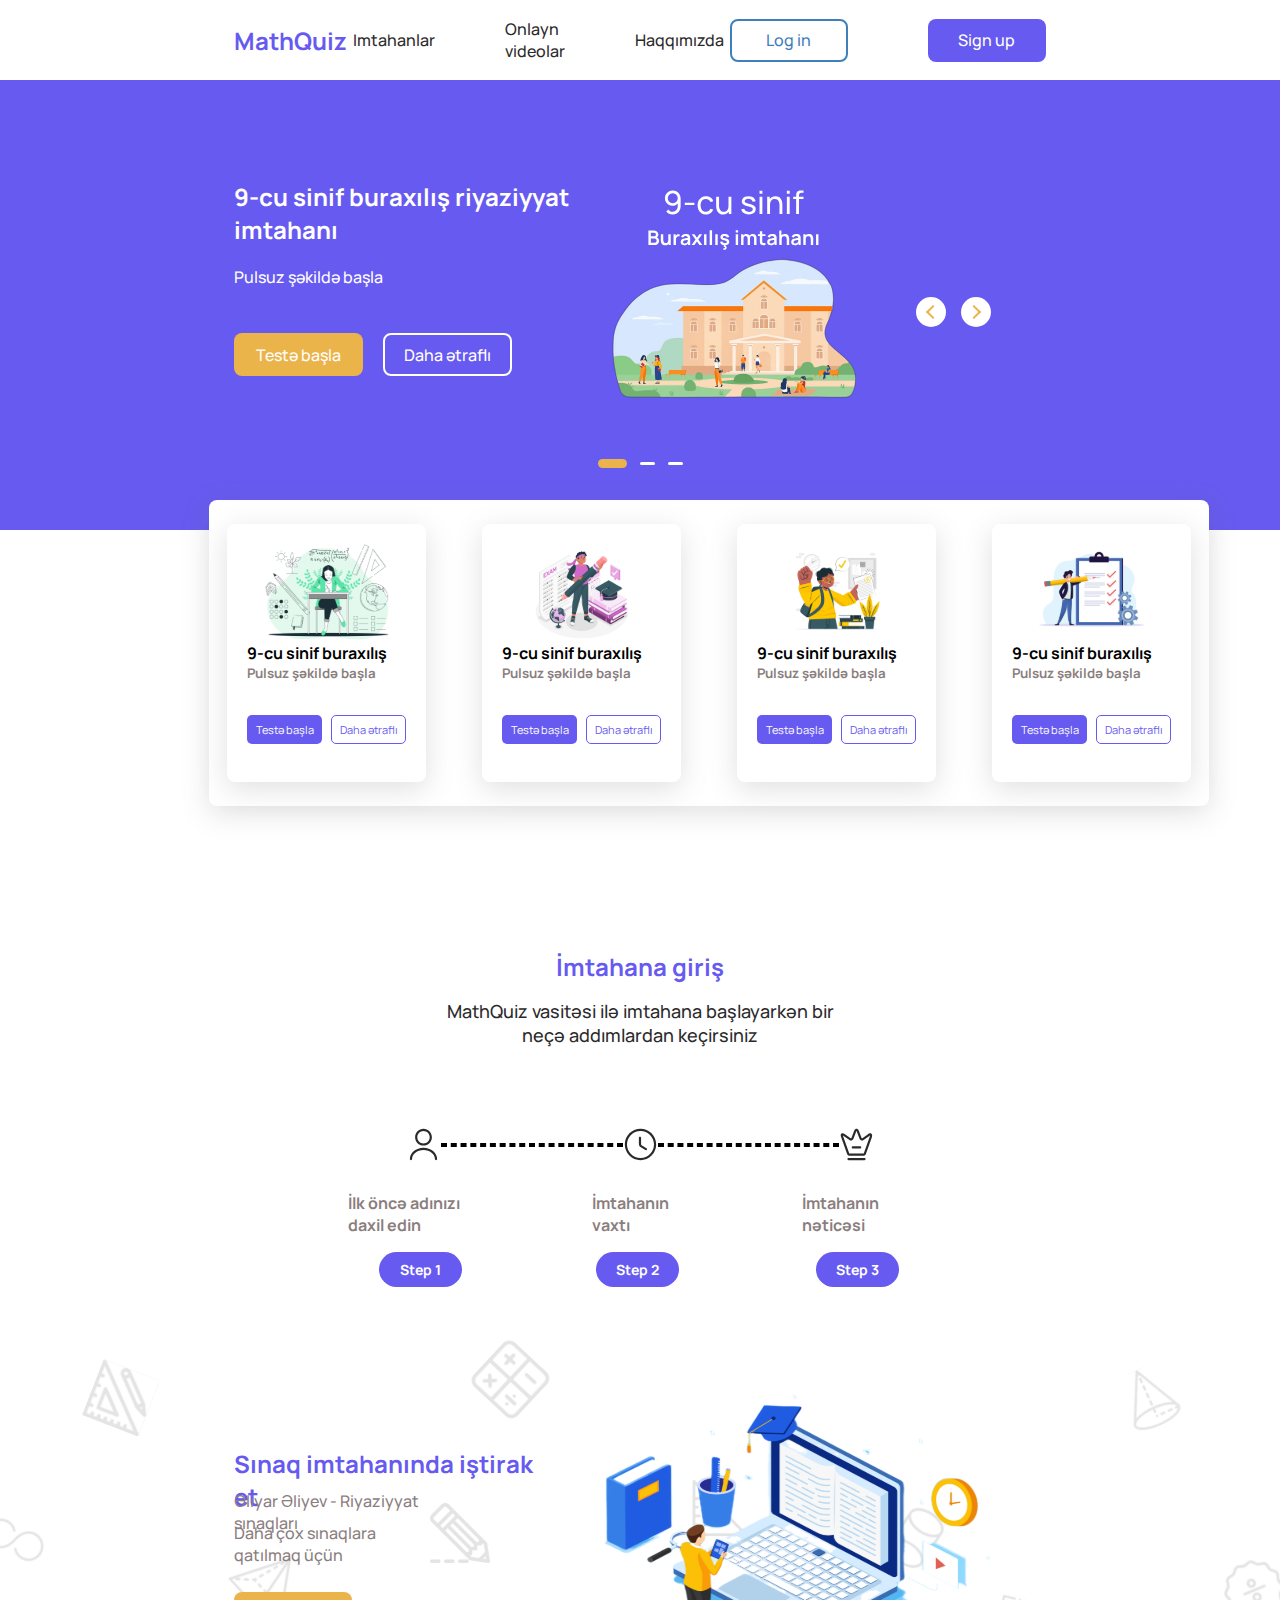
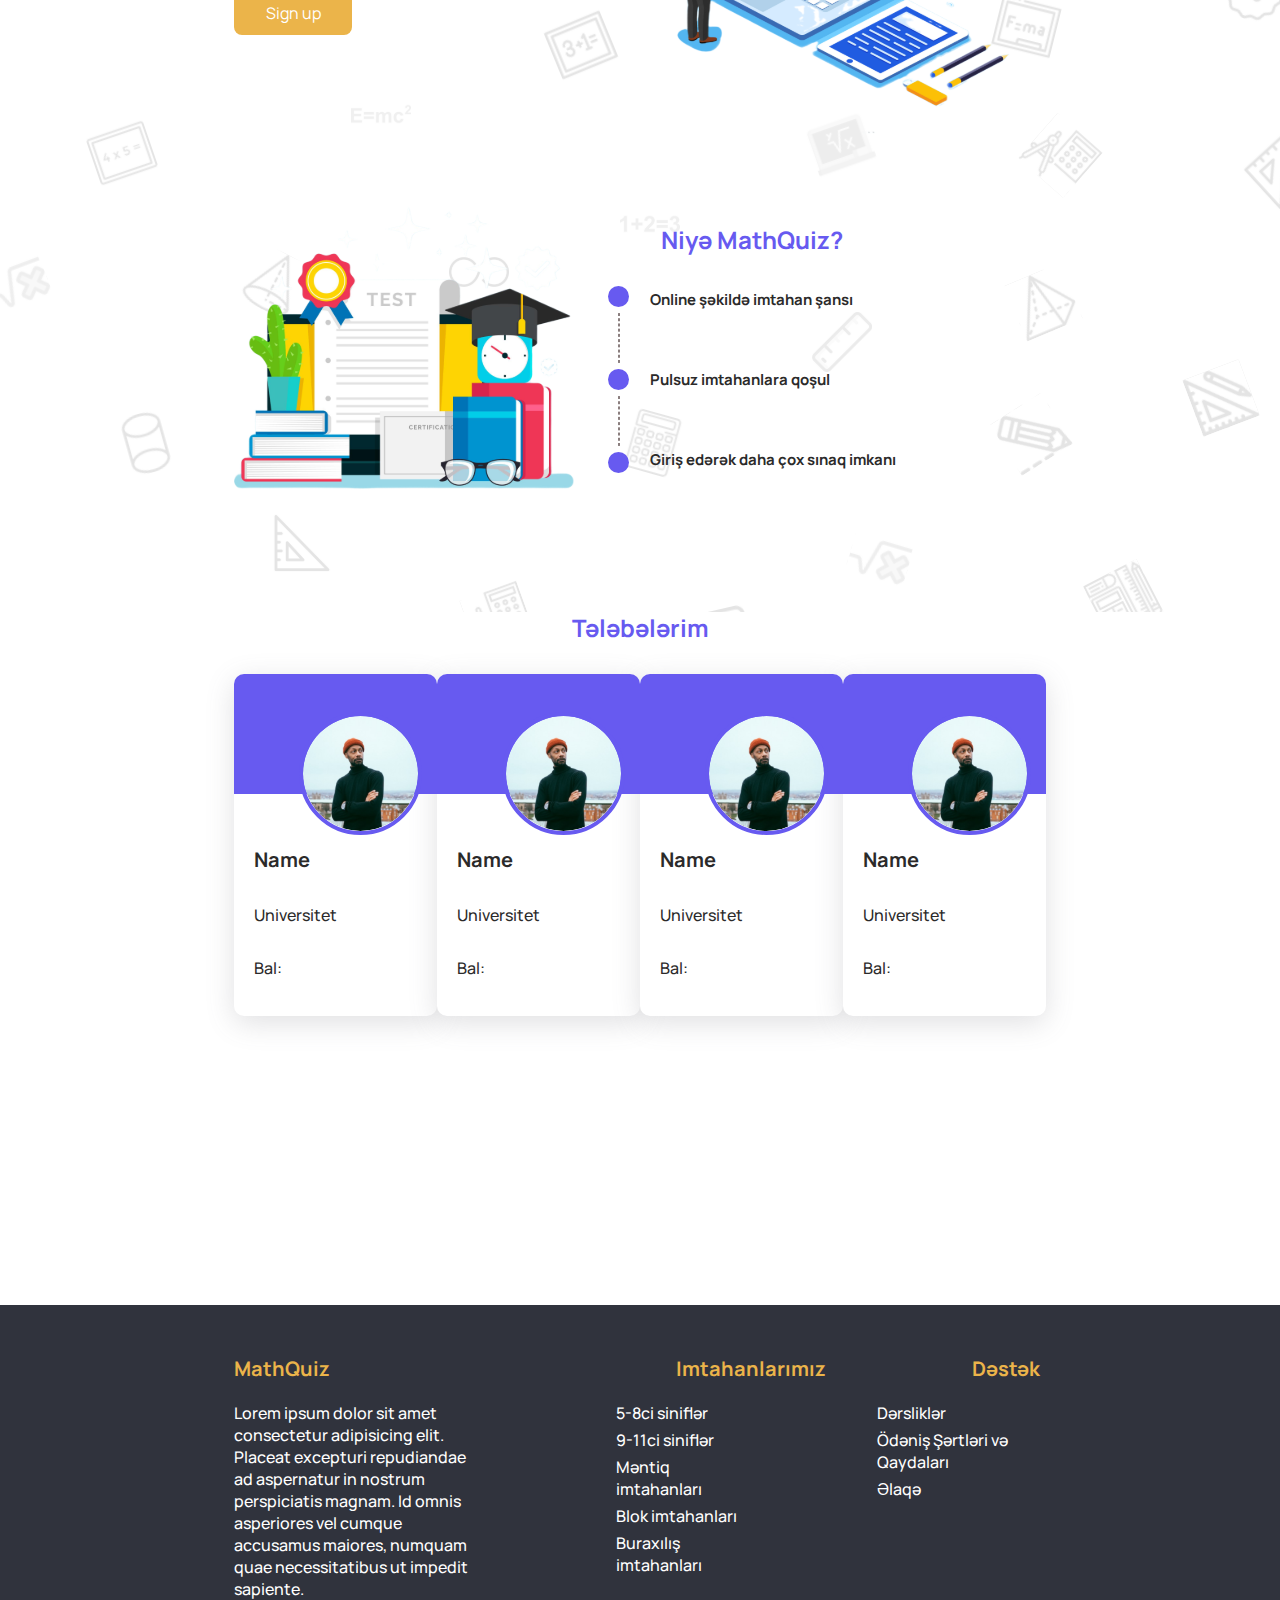
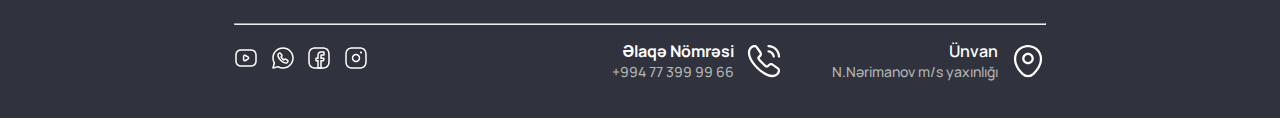
==== commit c4d4d480: "added new content into mini buttons on footer" ====
--- a/index.html
+++ b/index.html
@@ -230,13 +230,13 @@
             </ul>
           </div>
         </div>
-        <hr>
+        <hr />
         <div class="footerBottom">
           <div class="icons">
-            <img src="./svg/youtube.svg" alt="youtube">
-            <img src="./svg/whatsapp.svg" alt="whatsapp">
-            <img src="./svg/facebook.svg" alt="facebook">
-            <img src="./svg/instagram.svg" alt="instagram">
+            <a href="#"><img src="./svg/youtube.svg" alt="youtube" /></a>
+            <a href="#"><img src="./svg/whatsapp.svg" alt="whatsapp" /></a>
+            <a href="#"><img src="./svg/facebook.svg" alt="facebook" /></a>
+            <a href="#"><img src="./svg/instagram.svg" alt="instagram" /></a>
           </div>
           <div>
             <div class="telephone">
@@ -244,14 +244,14 @@
                 <h4>Əlaqə Nömrəsi</h4>
                 <h5>+994 77 399 99 66</h5>
               </div>
-              <img src="./svg/call-calling.svg" alt="telephone">
+              <img src="./svg/call-calling.svg" alt="telephone" />
             </div>
             <div class="location">
               <div>
                 <h4>Ünvan</h4>
                 <h5>N.Nərimanov m/s yaxınlığı</h5>
               </div>
-              <img src="./svg/location.svg" alt="location">
+              <img src="./svg/location.svg" alt="location" />
             </div>
           </div>
         </div>
--- a/css/style.css
+++ b/css/style.css
@@ -644,6 +644,10 @@
     color: #FFFFFF;
     font-size: 16px;
     font-weight: 500;
+    transition: 0.4s;
+}
+.footerContainer>div:nth-child(1)>div:nth-child(2) > ul > li > a:hover{
+    color:#675AF0;
 }
 .footerContainer>div:nth-child(1)>div:nth-child(2) > ul{
     display: flex;
@@ -671,6 +675,9 @@
     display: flex;
     gap: 12.5px;
 }
+.icons > img{
+    cursor: pointer;
+} 
 .telephone{
     display: flex;
     align-items: center;
